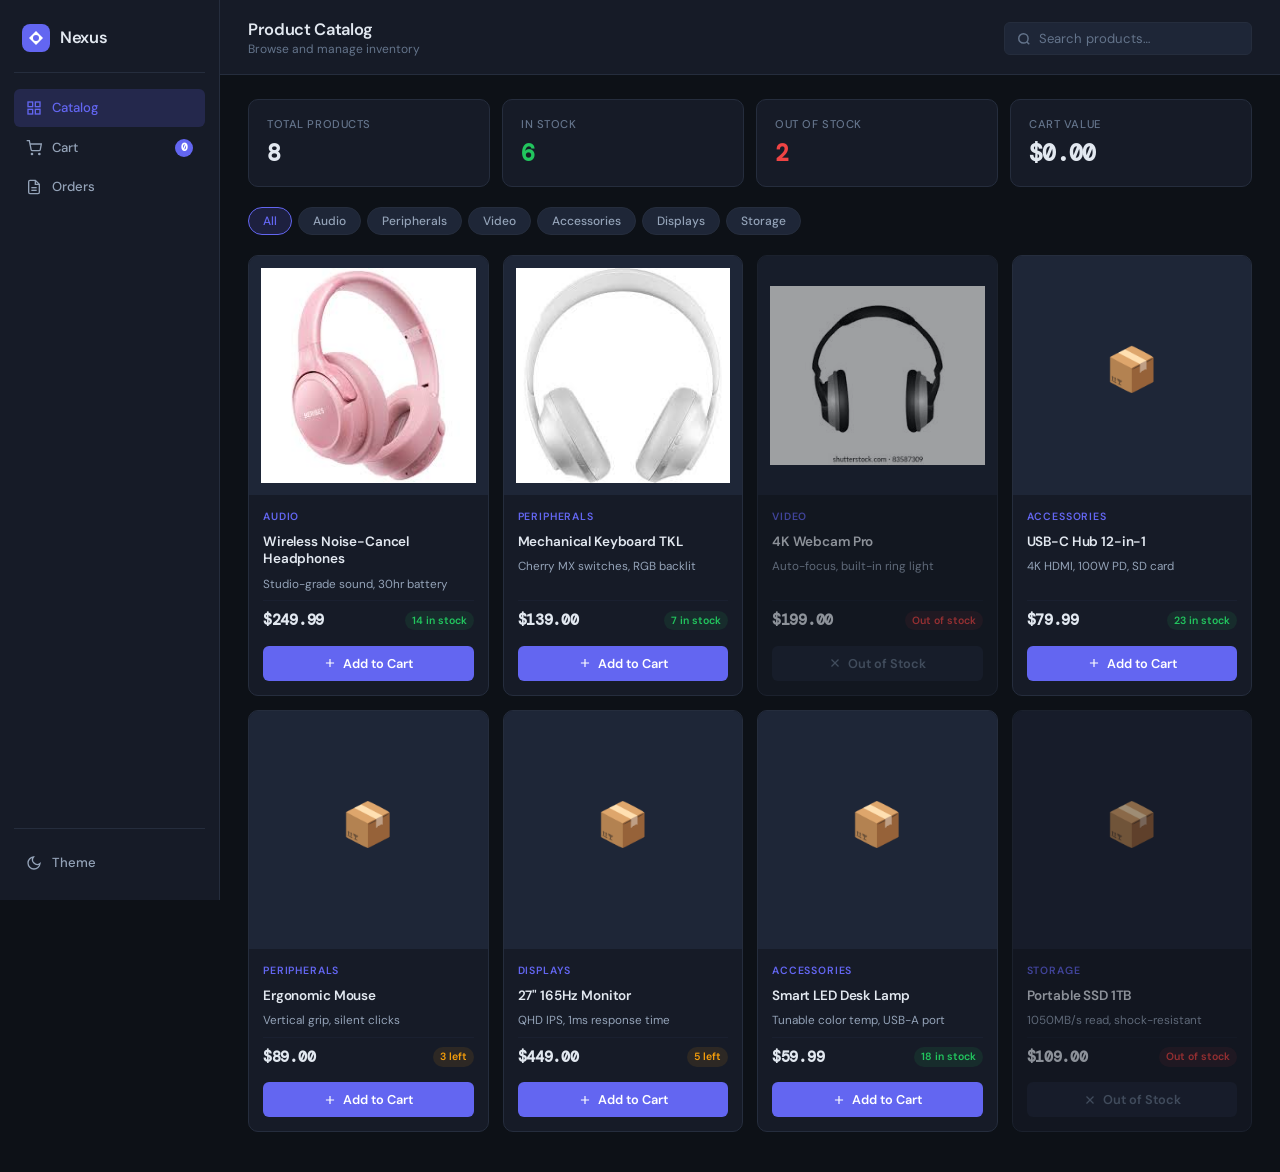
==== catalog/index.html @ ce90fd2d "web" ====
<!DOCTYPE html>
<html lang="en" data-theme="dark">
<head>
  <meta charset="UTF-8" />
  <meta name="viewport" content="width=device-width, initial-scale=1.0" />
  <title>Nexus — Product Catalog</title>
  <link rel="stylesheet" href="style.css" />
  <link rel="preconnect" href="https://fonts.googleapis.com" />
  <link href="https://fonts.googleapis.com/css2?family=DM+Sans:ital,opsz,wght@0,9..40,300;0,9..40,400;0,9..40,500;0,9..40,600;1,9..40,300&family=DM+Mono:wght@400;500&display=swap" rel="stylesheet" />
</head>
<body>

<!-- Toast Container -->
<div id="toast-container" aria-live="polite"></div>

<!-- Sidebar -->
<aside class="sidebar">
  <div class="sidebar-logo">
    <svg width="28" height="28" viewBox="0 0 28 28" fill="none" xmlns="http://www.w3.org/2000/svg">
      <rect width="28" height="28" rx="8" fill="#6366f1"/>
      <path d="M7 14L14 7L21 14L14 21L7 14Z" fill="white"/>
      <circle cx="14" cy="14" r="3" fill="#6366f1"/>
    </svg>
    <span class="logo-text">Nexus</span>
  </div>

  <nav class="sidebar-nav">
    <a href="#catalog" class="nav-item active" data-section="catalog">
      <svg width="16" height="16" viewBox="0 0 24 24" fill="none" stroke="currentColor" stroke-width="2"><rect x="3" y="3" width="7" height="7"/><rect x="14" y="3" width="7" height="7"/><rect x="3" y="14" width="7" height="7"/><rect x="14" y="14" width="7" height="7"/></svg>
      Catalog
    </a>
    <a href="#cart" class="nav-item" data-section="cart">
      <svg width="16" height="16" viewBox="0 0 24 24" fill="none" stroke="currentColor" stroke-width="2"><circle cx="9" cy="21" r="1"/><circle cx="20" cy="21" r="1"/><path d="M1 1h4l2.68 13.39a2 2 0 0 0 2 1.61h9.72a2 2 0 0 0 2-1.61L23 6H6"/></svg>
      Cart
      <span class="nav-badge" id="cart-badge" hidden>0</span>
    </a>
    <a href="#orders" class="nav-item" data-section="orders">
      <svg width="16" height="16" viewBox="0 0 24 24" fill="none" stroke="currentColor" stroke-width="2"><path d="M14 2H6a2 2 0 0 0-2 2v16a2 2 0 0 0 2 2h12a2 2 0 0 0 2-2V8z"/><polyline points="14 2 14 8 20 8"/><line x1="16" y1="13" x2="8" y2="13"/><line x1="16" y1="17" x2="8" y2="17"/></svg>
      Orders
    </a>
  </nav>

  <div class="sidebar-footer">
    <button class="theme-toggle" id="theme-toggle" aria-label="Toggle dark mode">
      <svg class="icon-sun" width="16" height="16" viewBox="0 0 24 24" fill="none" stroke="currentColor" stroke-width="2"><circle cx="12" cy="12" r="5"/><line x1="12" y1="1" x2="12" y2="3"/><line x1="12" y1="21" x2="12" y2="23"/><line x1="4.22" y1="4.22" x2="5.64" y2="5.64"/><line x1="18.36" y1="18.36" x2="19.78" y2="19.78"/><line x1="1" y1="12" x2="3" y2="12"/><line x1="21" y1="12" x2="23" y2="12"/><line x1="4.22" y1="19.78" x2="5.64" y2="18.36"/><line x1="18.36" y1="5.64" x2="19.78" y2="4.22"/></svg>
      <svg class="icon-moon" width="16" height="16" viewBox="0 0 24 24" fill="none" stroke="currentColor" stroke-width="2"><path d="M21 12.79A9 9 0 1 1 11.21 3 7 7 0 0 0 21 12.79z"/></svg>
      <span>Theme</span>
    </button>
  </div>
</aside>

<!-- Main Content -->
<main class="main">

  <!-- Header -->
  <header class="topbar">
    <div class="topbar-left">
      <button class="mobile-menu-btn" id="mobile-menu-btn" aria-label="Menu">
        <svg width="20" height="20" viewBox="0 0 24 24" fill="none" stroke="currentColor" stroke-width="2"><line x1="3" y1="6" x2="21" y2="6"/><line x1="3" y1="12" x2="21" y2="12"/><line x1="3" y1="18" x2="21" y2="18"/></svg>
      </button>
      <div>
        <h1 class="page-title" id="page-title">Product Catalog</h1>
        <p class="page-subtitle" id="page-subtitle">Browse and manage inventory</p>
      </div>
    </div>
    <div class="topbar-right">
      <div class="search-wrap" id="search-wrap">
        <svg width="14" height="14" viewBox="0 0 24 24" fill="none" stroke="currentColor" stroke-width="2.5"><circle cx="11" cy="11" r="8"/><line x1="21" y1="21" x2="16.65" y2="16.65"/></svg>
        <input type="search" id="search-input" placeholder="Search products…" aria-label="Search products" />
      </div>
    </div>
  </header>

  <!-- ── CATALOG SECTION ── -->
  <section id="section-catalog" class="section active">
    <div class="stats-row" id="stats-row">
      <div class="stat-card">
        <span class="stat-label">Total Products</span>
        <span class="stat-value" id="stat-total">—</span>
      </div>
      <div class="stat-card">
        <span class="stat-label">In Stock</span>
        <span class="stat-value green" id="stat-instock">—</span>
      </div>
      <div class="stat-card">
        <span class="stat-label">Out of Stock</span>
        <span class="stat-value red" id="stat-outstock">—</span>
      </div>
      <div class="stat-card">
        <span class="stat-label">Cart Value</span>
        <span class="stat-value" id="stat-cartval">$0.00</span>
      </div>
    </div>

    <div class="filter-bar">
      <button class="filter-btn active" data-cat="all">All</button>
    </div>

    <div class="product-grid" id="product-grid">
      <div class="loading-state">
        <div class="spinner"></div>
        <p>Loading products…</p>
      </div>
    </div>

    <div class="empty-state hidden" id="empty-state">
      <svg width="48" height="48" viewBox="0 0 24 24" fill="none" stroke="currentColor" stroke-width="1.5"><circle cx="11" cy="11" r="8"/><line x1="21" y1="21" x2="16.65" y2="16.65"/></svg>
      <p>No products match "<span id="empty-query"></span>"</p>
    </div>
  </section>

  <!-- ── CART SECTION ── -->
  <section id="section-cart" class="section">
    <div class="panel">
      <div class="panel-header">
        <h2>Cart</h2>
        <button class="btn-ghost small" id="clear-cart-btn">Clear all</button>
      </div>
      <div id="cart-list" class="cart-list">
        <div class="empty-cart">
          <svg width="40" height="40" viewBox="0 0 24 24" fill="none" stroke="currentColor" stroke-width="1.5"><circle cx="9" cy="21" r="1"/><circle cx="20" cy="21" r="1"/><path d="M1 1h4l2.68 13.39a2 2 0 0 0 2 1.61h9.72a2 2 0 0 0 2-1.61L23 6H6"/></svg>
          <p>Your cart is empty</p>
        </div>
      </div>
    </div>

    <div class="panel checkout-panel">
      <h2>Complete Sale</h2>
      <div class="form-group">
        <label for="customer-name">Customer Name</label>
        <input type="text" id="customer-name" placeholder="Enter customer name…" autocomplete="off" />
      </div>
      <div class="cart-summary" id="cart-summary">
        <div class="summary-row">
          <span>Subtotal</span>
          <span id="summary-subtotal">$0.00</span>
        </div>
        <div class="summary-row total">
          <span>Total</span>
          <span id="summary-total">$0.00</span>
        </div>
      </div>
      <button class="btn-primary full-width" id="complete-sale-btn">
        <svg width="16" height="16" viewBox="0 0 24 24" fill="none" stroke="currentColor" stroke-width="2"><polyline points="20 6 9 17 4 12"/></svg>
        Complete Sale
      </button>
    </div>
  </section>

  <!-- ── ORDERS SECTION ── -->
  <section id="section-orders" class="section">
    <div class="panel">
      <div class="panel-header">
        <h2>Order History</h2>
        <button class="btn-ghost small danger" id="clear-orders-btn">Clear history</button>
      </div>
      <div id="orders-list" class="orders-list"></div>
    </div>
  </section>

</main>

<script src="script.js"></script>
</body>
</html>
---- catalog/style.css ----
/* ── Reset & Base ── */
*, *::before, *::after { box-sizing: border-box; margin: 0; padding: 0; }

:root {
  --font-sans: 'DM Sans', system-ui, sans-serif;
  --font-mono: 'DM Mono', monospace;

  /* Dark theme defaults */
  --bg: #0d1117;
  --bg-2: #161b27;
  --bg-3: #1e2637;
  --border: #252d3d;
  --border-subtle: #1a2030;
  --text: #e2e8f0;
  --text-2: #94a3b8;
  --text-3: #64748b;
  --accent: #6366f1;
  --accent-hover: #818cf8;
  --accent-glow: rgba(99,102,241,0.18);
  --green: #22c55e;
  --green-bg: rgba(34,197,94,0.1);
  --red: #ef4444;
  --red-bg: rgba(239,68,68,0.1);
  --amber: #f59e0b;
  --amber-bg: rgba(245,158,11,0.1);
  --card-shadow: 0 1px 3px rgba(0,0,0,0.4), 0 0 0 1px var(--border);
  --sidebar-w: 220px;
  --radius: 10px;
  --radius-sm: 6px;
  --transition: 160ms ease;
}

[data-theme="light"] {
  --bg: #f8fafc;
  --bg-2: #ffffff;
  --bg-3: #f1f5f9;
  --border: #e2e8f0;
  --border-subtle: #f1f5f9;
  --text: #0f172a;
  --text-2: #475569;
  --text-3: #94a3b8;
  --accent: #4f46e5;
  --accent-hover: #6366f1;
  --accent-glow: rgba(79,70,229,0.1);
  --green: #16a34a;
  --green-bg: rgba(22,163,74,0.08);
  --red: #dc2626;
  --red-bg: rgba(220,38,38,0.08);
  --amber: #d97706;
  --amber-bg: rgba(217,119,6,0.08);
  --card-shadow: 0 1px 3px rgba(0,0,0,0.06), 0 0 0 1px var(--border);
}

html { font-size: 15px; }

body {
  font-family: var(--font-sans);
  background: var(--bg);
  color: var(--text);
  display: flex;
  min-height: 100vh;
  line-height: 1.5;
  -webkit-font-smoothing: antialiased;
}

/* ── Scrollbar ── */
::-webkit-scrollbar { width: 4px; }
::-webkit-scrollbar-track { background: transparent; }
::-webkit-scrollbar-thumb { background: var(--border); border-radius: 2px; }

/* ── Sidebar ── */
.sidebar {
  width: var(--sidebar-w);
  height: 100vh;
  position: fixed;
  top: 0; left: 0;
  background: var(--bg-2);
  border-right: 1px solid var(--border);
  display: flex;
  flex-direction: column;
  padding: 20px 14px;
  z-index: 100;
  transition: transform var(--transition);
}

.sidebar-logo {
  display: flex;
  align-items: center;
  gap: 10px;
  padding: 4px 8px 20px;
  border-bottom: 1px solid var(--border);
  margin-bottom: 16px;
}

.logo-text {
  font-size: 1.1rem;
  font-weight: 600;
  letter-spacing: -0.02em;
  color: var(--text);
}

.sidebar-nav {
  display: flex;
  flex-direction: column;
  gap: 2px;
  flex: 1;
}

.nav-item {
  display: flex;
  align-items: center;
  gap: 10px;
  padding: 9px 12px;
  border-radius: var(--radius-sm);
  color: var(--text-2);
  text-decoration: none;
  font-size: 0.875rem;
  font-weight: 500;
  transition: background var(--transition), color var(--transition);
  position: relative;
}

.nav-item:hover {
  background: var(--bg-3);
  color: var(--text);
}

.nav-item.active {
  background: var(--accent-glow);
  color: var(--accent);
}

.nav-badge {
  margin-left: auto;
  background: var(--accent);
  color: white;
  font-size: 0.7rem;
  font-weight: 600;
  font-family: var(--font-mono);
  min-width: 18px;
  height: 18px;
  border-radius: 9px;
  display: flex;
  align-items: center;
  justify-content: center;
  padding: 0 5px;
}

.sidebar-footer { padding-top: 16px; border-top: 1px solid var(--border); }

.theme-toggle {
  display: flex;
  align-items: center;
  gap: 10px;
  width: 100%;
  padding: 9px 12px;
  border-radius: var(--radius-sm);
  background: none;
  border: none;
  color: var(--text-2);
  font-size: 0.875rem;
  font-family: var(--font-sans);
  font-weight: 500;
  cursor: pointer;
  transition: background var(--transition), color var(--transition);
}

.theme-toggle:hover { background: var(--bg-3); color: var(--text); }

[data-theme="dark"] .icon-sun { display: none; }
[data-theme="light"] .icon-moon { display: none; }

/* ── Main ── */
.main {
  margin-left: var(--sidebar-w);
  flex: 1;
  display: flex;
  flex-direction: column;
  min-height: 100vh;
}

/* ── Topbar ── */
.topbar {
  display: flex;
  align-items: center;
  justify-content: space-between;
  padding: 20px 28px 16px;
  border-bottom: 1px solid var(--border);
  background: var(--bg-2);
  position: sticky;
  top: 0;
  z-index: 50;
  gap: 16px;
}

.topbar-left { display: flex; align-items: center; gap: 12px; }

.mobile-menu-btn {
  display: none;
  background: none;
  border: none;
  color: var(--text-2);
  cursor: pointer;
  padding: 4px;
}

.page-title {
  font-size: 1.1rem;
  font-weight: 600;
  letter-spacing: -0.02em;
  line-height: 1.2;
}

.page-subtitle {
  font-size: 0.8rem;
  color: var(--text-3);
}

.search-wrap {
  display: flex;
  align-items: center;
  gap: 8px;
  background: var(--bg-3);
  border: 1px solid var(--border);
  border-radius: var(--radius-sm);
  padding: 7px 12px;
  transition: border-color var(--transition);
}

.search-wrap:focus-within {
  border-color: var(--accent);
  box-shadow: 0 0 0 3px var(--accent-glow);
}

.search-wrap svg { color: var(--text-3); flex-shrink: 0; }

#search-input {
  background: none;
  border: none;
  outline: none;
  color: var(--text);
  font-family: var(--font-sans);
  font-size: 0.875rem;
  width: 200px;
}

#search-input::placeholder { color: var(--text-3); }

/* ── Sections ── */
.section { display: none; padding: 24px 28px 40px; animation: fadeIn 200ms ease; }
.section.active { display: block; }

@keyframes fadeIn { from { opacity: 0; transform: translateY(6px); } to { opacity: 1; transform: translateY(0); } }

/* ── Stats Row ── */
.stats-row {
  display: grid;
  grid-template-columns: repeat(4, 1fr);
  gap: 12px;
  margin-bottom: 20px;
}

.stat-card {
  background: var(--bg-2);
  border: 1px solid var(--border);
  border-radius: var(--radius);
  padding: 16px 18px;
  display: flex;
  flex-direction: column;
  gap: 4px;
}

.stat-label {
  font-size: 0.75rem;
  color: var(--text-3);
  text-transform: uppercase;
  letter-spacing: 0.05em;
  font-weight: 500;
}

.stat-value {
  font-size: 1.5rem;
  font-weight: 600;
  letter-spacing: -0.03em;
  font-family: var(--font-mono);
}

.stat-value.green { color: var(--green); }
.stat-value.red { color: var(--red); }

/* ── Filter Bar ── */
.filter-bar {
  display: flex;
  gap: 6px;
  flex-wrap: wrap;
  margin-bottom: 20px;
}

.filter-btn {
  padding: 5px 14px;
  border-radius: 99px;
  background: var(--bg-3);
  border: 1px solid var(--border);
  color: var(--text-2);
  font-size: 0.8rem;
  font-family: var(--font-sans);
  font-weight: 500;
  cursor: pointer;
  transition: all var(--transition);
}

.filter-btn:hover { border-color: var(--accent); color: var(--accent); }
.filter-btn.active { background: var(--accent-glow); border-color: var(--accent); color: var(--accent); }

/* ── Product Grid ── */
.product-grid {
  display: grid;
  grid-template-columns: repeat(auto-fill, minmax(220px, 1fr));
  gap: 14px;
}

/* ── Loading ── */
.loading-state {
  grid-column: 1/-1;
  display: flex;
  flex-direction: column;
  align-items: center;
  gap: 12px;
  padding: 60px 0;
  color: var(--text-3);
  font-size: 0.875rem;
}

.spinner {
  width: 28px;
  height: 28px;
  border: 2px solid var(--border);
  border-top-color: var(--accent);
  border-radius: 50%;
  animation: spin 0.7s linear infinite;
}

@keyframes spin { to { transform: rotate(360deg); } }

/* ── Product Card ── */
.product-card {
  background: var(--bg-2);
  border: 1px solid var(--border);
  border-radius: var(--radius);
  overflow: hidden;
  display: flex;
  flex-direction: column;
  transition: transform 180ms ease, box-shadow 180ms ease, border-color 180ms ease;
  animation: cardIn 300ms ease backwards;
}

@keyframes cardIn { from { opacity: 0; transform: translateY(10px); } to { opacity: 1; transform: translateY(0); } }

.product-card:hover {
  transform: translateY(-2px);
  border-color: var(--accent);
  box-shadow: 0 8px 24px rgba(0,0,0,0.2), 0 0 0 1px var(--accent);
}

.product-card.out-of-stock { opacity: 0.6; }
.product-card.out-of-stock:hover { transform: none; border-color: var(--border); box-shadow: none; }

.card-img-wrap {
  aspect-ratio: 1;
  overflow: hidden;
  background: var(--bg-3);
  display: flex;
  align-items: center;
  justify-content: center;
  padding: 12px;
}

.card-img-wrap img {
  width: 100%;
  height: 100%;
  object-fit: contain;
  transition: transform 300ms ease;
}

.product-card:hover .card-img-wrap img { transform: scale(1.04); }

.card-body {
  padding: 14px;
  display: flex;
  flex-direction: column;
  gap: 8px;
  flex: 1;
}

.card-category {
  font-size: 0.7rem;
  text-transform: uppercase;
  letter-spacing: 0.08em;
  color: var(--accent);
  font-weight: 600;
}

.card-name {
  font-size: 0.9rem;
  font-weight: 600;
  line-height: 1.3;
  letter-spacing: -0.01em;
}

.card-desc {
  font-size: 0.78rem;
  color: var(--text-2);
  line-height: 1.4;
}

.card-meta {
  display: flex;
  align-items: center;
  justify-content: space-between;
  margin-top: auto;
  padding-top: 8px;
  border-top: 1px solid var(--border-subtle);
}

.card-price {
  font-size: 1rem;
  font-weight: 700;
  font-family: var(--font-mono);
  letter-spacing: -0.02em;
}

.stock-badge {
  font-size: 0.7rem;
  font-weight: 600;
  padding: 2px 7px;
  border-radius: 99px;
}

.stock-badge.ok { background: var(--green-bg); color: var(--green); }
.stock-badge.low { background: var(--amber-bg); color: var(--amber); }
.stock-badge.out { background: var(--red-bg); color: var(--red); }

.card-footer { padding: 0 14px 14px; }

.btn-add {
  width: 100%;
  padding: 9px;
  background: var(--accent);
  color: white;
  border: none;
  border-radius: var(--radius-sm);
  font-family: var(--font-sans);
  font-size: 0.85rem;
  font-weight: 600;
  cursor: pointer;
  transition: background var(--transition), transform var(--transition);
  display: flex;
  align-items: center;
  justify-content: center;
  gap: 6px;
}

.btn-add:hover:not(:disabled) { background: var(--accent-hover); transform: scale(1.01); }
.btn-add:active:not(:disabled) { transform: scale(0.98); }

.btn-add:disabled {
  background: var(--bg-3);
  color: var(--text-3);
  cursor: not-allowed;
}

/* ── Empty State ── */
.empty-state {
  grid-column: 1/-1;
  display: flex;
  flex-direction: column;
  align-items: center;
  gap: 10px;
  padding: 60px 0;
  color: var(--text-3);
}

.empty-state svg { opacity: 0.4; }
.empty-state p { font-size: 0.9rem; }
.hidden { display: none !important; }

/* ── Panel ── */
.panel {
  background: var(--bg-2);
  border: 1px solid var(--border);
  border-radius: var(--radius);
  padding: 22px;
  margin-bottom: 16px;
}

.panel-header {
  display: flex;
  align-items: center;
  justify-content: space-between;
  margin-bottom: 18px;
  padding-bottom: 14px;
  border-bottom: 1px solid var(--border);
}

.panel-header h2,
.panel > h2 {
  font-size: 1rem;
  font-weight: 600;
  letter-spacing: -0.02em;
}

.panel > h2 { margin-bottom: 18px; }

/* ── Cart ── */
.cart-list { display: flex; flex-direction: column; gap: 8px; min-height: 80px; }

.empty-cart {
  display: flex;
  flex-direction: column;
  align-items: center;
  gap: 10px;
  padding: 40px 0;
  color: var(--text-3);
}

.empty-cart svg { opacity: 0.3; }
.empty-cart p { font-size: 0.875rem; }

.cart-item {
  display: flex;
  align-items: center;
  gap: 12px;
  padding: 10px;
  background: var(--bg-3);
  border: 1px solid var(--border-subtle);
  border-radius: var(--radius-sm);
  animation: slideIn 180ms ease;
}

@keyframes slideIn { from { opacity: 0; transform: translateX(-8px); } to { opacity: 1; transform: translateX(0); } }

.cart-item-img {
  width: 40px;
  height: 40px;
  border-radius: 6px;
  object-fit: contain;
  background: var(--bg-2);
  padding: 4px;
}

.cart-item-info { flex: 1; min-width: 0; }

.cart-item-name {
  font-size: 0.85rem;
  font-weight: 500;
  white-space: nowrap;
  overflow: hidden;
  text-overflow: ellipsis;
}

.cart-item-price {
  font-size: 0.78rem;
  color: var(--text-2);
  font-family: var(--font-mono);
}

.cart-item-controls {
  display: flex;
  align-items: center;
  gap: 6px;
}

.qty-btn {
  width: 26px;
  height: 26px;
  background: var(--bg-2);
  border: 1px solid var(--border);
  border-radius: 4px;
  color: var(--text);
  cursor: pointer;
  font-size: 0.9rem;
  font-family: var(--font-mono);
  display: flex;
  align-items: center;
  justify-content: center;
  transition: background var(--transition);
}

.qty-btn:hover { background: var(--border); }

.qty-value {
  font-size: 0.85rem;
  font-family: var(--font-mono);
  font-weight: 500;
  min-width: 20px;
  text-align: center;
}

.remove-btn {
  background: none;
  border: none;
  color: var(--text-3);
  cursor: pointer;
  padding: 4px;
  border-radius: 4px;
  transition: color var(--transition), background var(--transition);
  display: flex;
  align-items: center;
}

.remove-btn:hover { color: var(--red); background: var(--red-bg); }

/* ── Checkout ── */
.checkout-panel { }

.form-group { margin-bottom: 16px; }

.form-group label {
  display: block;
  font-size: 0.8rem;
  font-weight: 500;
  color: var(--text-2);
  margin-bottom: 6px;
}

.form-group input {
  width: 100%;
  padding: 9px 12px;
  background: var(--bg-3);
  border: 1px solid var(--border);
  border-radius: var(--radius-sm);
  color: var(--text);
  font-family: var(--font-sans);
  font-size: 0.875rem;
  outline: none;
  transition: border-color var(--transition), box-shadow var(--transition);
}

.form-group input:focus {
  border-color: var(--accent);
  box-shadow: 0 0 0 3px var(--accent-glow);
}

.cart-summary { margin: 16px 0; }

.summary-row {
  display: flex;
  justify-content: space-between;
  padding: 8px 0;
  font-size: 0.875rem;
  color: var(--text-2);
  border-bottom: 1px solid var(--border-subtle);
}

.summary-row.total {
  font-weight: 700;
  color: var(--text);
  font-size: 1rem;
  border-bottom: none;
  padding-top: 12px;
}

.summary-row.total span:last-child { font-family: var(--font-mono); color: var(--accent); }

/* ── Buttons ── */
.btn-primary {
  display: inline-flex;
  align-items: center;
  justify-content: center;
  gap: 8px;
  padding: 10px 18px;
  background: var(--accent);
  color: white;
  border: none;
  border-radius: var(--radius-sm);
  font-family: var(--font-sans);
  font-size: 0.875rem;
  font-weight: 600;
  cursor: pointer;
  transition: background var(--transition), transform var(--transition);
}

.btn-primary:hover { background: var(--accent-hover); }
.btn-primary:active { transform: scale(0.98); }
.btn-primary.full-width { width: 100%; }

.btn-ghost {
  background: none;
  border: 1px solid var(--border);
  border-radius: var(--radius-sm);
  color: var(--text-2);
  font-family: var(--font-sans);
  font-size: 0.8rem;
  font-weight: 500;
  cursor: pointer;
  padding: 6px 12px;
  transition: all var(--transition);
}

.btn-ghost:hover { background: var(--bg-3); color: var(--text); }
.btn-ghost.danger:hover { border-color: var(--red); color: var(--red); background: var(--red-bg); }

/* ── Orders ── */
.orders-list { display: flex; flex-direction: column; gap: 10px; }

.order-card {
  background: var(--bg-3);
  border: 1px solid var(--border);
  border-radius: var(--radius-sm);
  padding: 14px 16px;
  animation: cardIn 200ms ease backwards;
}

.order-header {
  display: flex;
  align-items: center;
  justify-content: space-between;
  margin-bottom: 10px;
}

.order-customer {
  font-weight: 600;
  font-size: 0.9rem;
}

.order-meta {
  display: flex;
  align-items: center;
  gap: 10px;
}

.order-date {
  font-size: 0.75rem;
  color: var(--text-3);
  font-family: var(--font-mono);
}

.order-total-badge {
  font-size: 0.78rem;
  font-family: var(--font-mono);
  font-weight: 600;
  color: var(--green);
  background: var(--green-bg);
  padding: 2px 8px;
  border-radius: 99px;
}

.order-items {
  display: flex;
  flex-direction: column;
  gap: 4px;
}

.order-item-line {
  font-size: 0.8rem;
  color: var(--text-2);
  display: flex;
  justify-content: space-between;
}

.order-item-line span:last-child {
  font-family: var(--font-mono);
  color: var(--text-3);
}

.empty-orders {
  text-align: center;
  padding: 48px 0;
  color: var(--text-3);
  font-size: 0.875rem;
}

/* ── Toast ── */
#toast-container {
  position: fixed;
  bottom: 24px;
  right: 24px;
  display: flex;
  flex-direction: column;
  gap: 8px;
  z-index: 9999;
}

.toast {
  display: flex;
  align-items: center;
  gap: 10px;
  padding: 12px 16px;
  border-radius: var(--radius-sm);
  font-size: 0.85rem;
  font-weight: 500;
  min-width: 240px;
  max-width: 320px;
  box-shadow: 0 8px 24px rgba(0,0,0,0.3);
  animation: toastIn 280ms cubic-bezier(0.34, 1.56, 0.64, 1);
  border: 1px solid var(--border);
  background: var(--bg-2);
  color: var(--text);
}

.toast.removing {
  animation: toastOut 200ms ease forwards;
}

@keyframes toastIn {
  from { opacity: 0; transform: translateY(12px) scale(0.95); }
  to { opacity: 1; transform: translateY(0) scale(1); }
}

@keyframes toastOut {
  to { opacity: 0; transform: translateY(8px) scale(0.95); }
}

.toast-dot {
  width: 8px;
  height: 8px;
  border-radius: 50%;
  flex-shrink: 0;
}

.toast.success .toast-dot { background: var(--green); }
.toast.error .toast-dot { background: var(--red); }
.toast.warning .toast-dot { background: var(--amber); }
.toast.info .toast-dot { background: var(--accent); }

/* ── Responsive ── */
@media (max-width: 900px) {
  .stats-row { grid-template-columns: repeat(2, 1fr); }
}

@media (max-width: 700px) {
  .sidebar {
    transform: translateX(-100%);
  }

  .sidebar.open {
    transform: translateX(0);
    box-shadow: 4px 0 24px rgba(0,0,0,0.4);
  }

  .main { margin-left: 0; }

  .mobile-menu-btn { display: flex; }

  #search-input { width: 140px; }

  .section { padding: 16px 16px 40px; }

  .topbar { padding: 14px 16px; }

  .product-grid { grid-template-columns: repeat(auto-fill, minmax(160px, 1fr)); }

  .stats-row { grid-template-columns: repeat(2, 1fr); gap: 8px; }

  #search-wrap { display: none; }
}

@media (max-width: 420px) {
  .stats-row { grid-template-columns: 1fr 1fr; }
  .product-grid { grid-template-columns: 1fr 1fr; }
}

/* ── Sidebar overlay on mobile ── */
.sidebar-overlay {
  display: none;
  position: fixed;
  inset: 0;
  background: rgba(0,0,0,0.5);
  z-index: 99;
}

.sidebar-overlay.visible { display: block; }
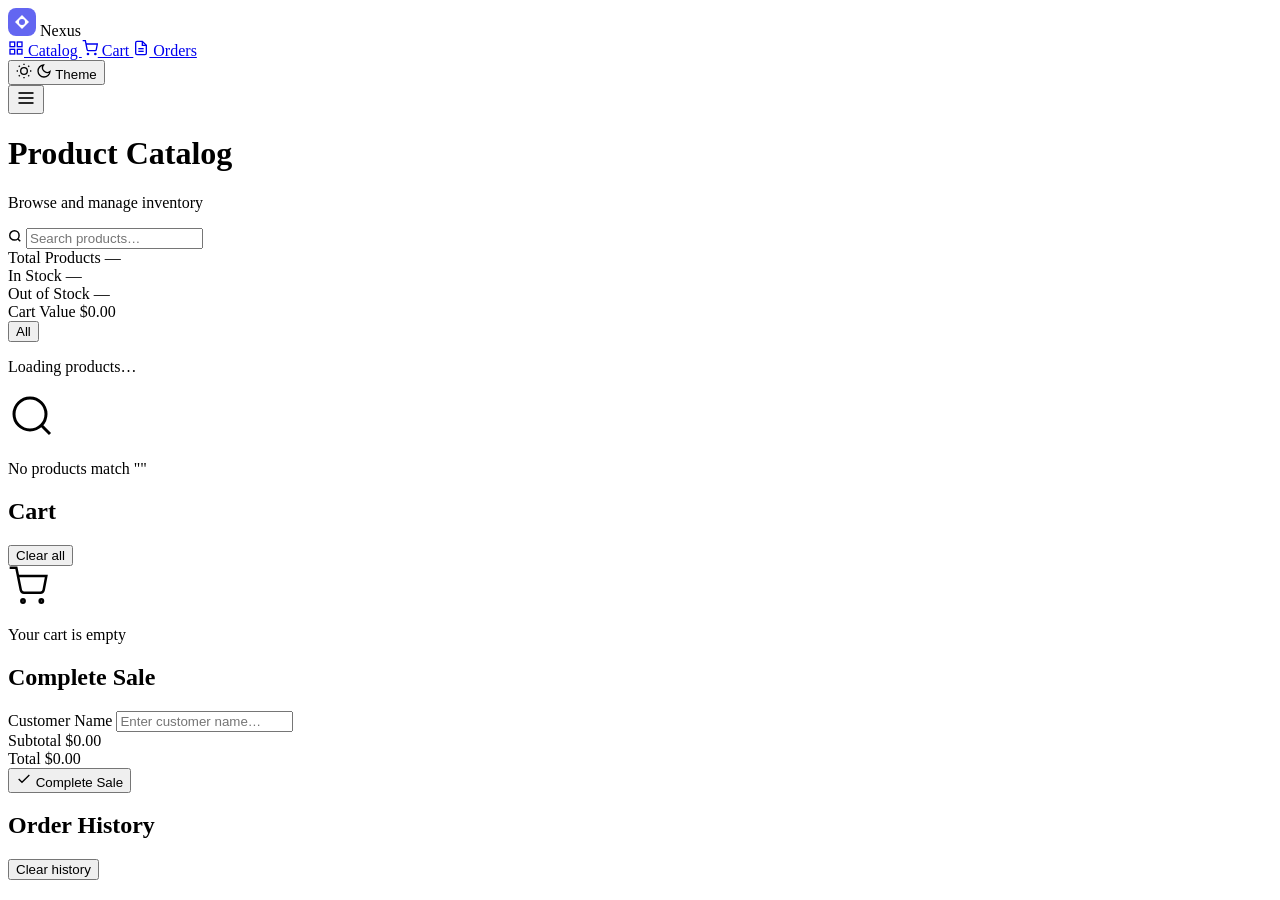
==== commit c3bf6d6d: "updates" ====
--- a/catalog/index.html
+++ b/catalog/index.html
@@ -1,165 +1,215 @@
 <!DOCTYPE html>
 <html lang="en" data-theme="dark">
+
 <head>
   <meta charset="UTF-8" />
   <meta name="viewport" content="width=device-width, initial-scale=1.0" />
   <title>Nexus — Product Catalog</title>
+  <base href="/e-shop-web/">
   <link rel="stylesheet" href="style.css" />
   <link rel="preconnect" href="https://fonts.googleapis.com" />
-  <link href="https://fonts.googleapis.com/css2?family=DM+Sans:ital,opsz,wght@0,9..40,300;0,9..40,400;0,9..40,500;0,9..40,600;1,9..40,300&family=DM+Mono:wght@400;500&display=swap" rel="stylesheet" />
+  <link
+    href="https://fonts.googleapis.com/css2?family=DM+Sans:ital,opsz,wght@0,9..40,300;0,9..40,400;0,9..40,500;0,9..40,600;1,9..40,300&family=DM+Mono:wght@400;500&display=swap"
+    rel="stylesheet" />
 </head>
+
 <body>
 
-<!-- Toast Container -->
-<div id="toast-container" aria-live="polite"></div>
-
-<!-- Sidebar -->
-<aside class="sidebar">
-  <div class="sidebar-logo">
-    <svg width="28" height="28" viewBox="0 0 28 28" fill="none" xmlns="http://www.w3.org/2000/svg">
-      <rect width="28" height="28" rx="8" fill="#6366f1"/>
-      <path d="M7 14L14 7L21 14L14 21L7 14Z" fill="white"/>
-      <circle cx="14" cy="14" r="3" fill="#6366f1"/>
-    </svg>
-    <span class="logo-text">Nexus</span>
-  </div>
-
-  <nav class="sidebar-nav">
-    <a href="#catalog" class="nav-item active" data-section="catalog">
-      <svg width="16" height="16" viewBox="0 0 24 24" fill="none" stroke="currentColor" stroke-width="2"><rect x="3" y="3" width="7" height="7"/><rect x="14" y="3" width="7" height="7"/><rect x="3" y="14" width="7" height="7"/><rect x="14" y="14" width="7" height="7"/></svg>
-      Catalog
-    </a>
-    <a href="#cart" class="nav-item" data-section="cart">
-      <svg width="16" height="16" viewBox="0 0 24 24" fill="none" stroke="currentColor" stroke-width="2"><circle cx="9" cy="21" r="1"/><circle cx="20" cy="21" r="1"/><path d="M1 1h4l2.68 13.39a2 2 0 0 0 2 1.61h9.72a2 2 0 0 0 2-1.61L23 6H6"/></svg>
-      Cart
-      <span class="nav-badge" id="cart-badge" hidden>0</span>
-    </a>
-    <a href="#orders" class="nav-item" data-section="orders">
-      <svg width="16" height="16" viewBox="0 0 24 24" fill="none" stroke="currentColor" stroke-width="2"><path d="M14 2H6a2 2 0 0 0-2 2v16a2 2 0 0 0 2 2h12a2 2 0 0 0 2-2V8z"/><polyline points="14 2 14 8 20 8"/><line x1="16" y1="13" x2="8" y2="13"/><line x1="16" y1="17" x2="8" y2="17"/></svg>
-      Orders
-    </a>
-  </nav>
-
-  <div class="sidebar-footer">
-    <button class="theme-toggle" id="theme-toggle" aria-label="Toggle dark mode">
-      <svg class="icon-sun" width="16" height="16" viewBox="0 0 24 24" fill="none" stroke="currentColor" stroke-width="2"><circle cx="12" cy="12" r="5"/><line x1="12" y1="1" x2="12" y2="3"/><line x1="12" y1="21" x2="12" y2="23"/><line x1="4.22" y1="4.22" x2="5.64" y2="5.64"/><line x1="18.36" y1="18.36" x2="19.78" y2="19.78"/><line x1="1" y1="12" x2="3" y2="12"/><line x1="21" y1="12" x2="23" y2="12"/><line x1="4.22" y1="19.78" x2="5.64" y2="18.36"/><line x1="18.36" y1="5.64" x2="19.78" y2="4.22"/></svg>
-      <svg class="icon-moon" width="16" height="16" viewBox="0 0 24 24" fill="none" stroke="currentColor" stroke-width="2"><path d="M21 12.79A9 9 0 1 1 11.21 3 7 7 0 0 0 21 12.79z"/></svg>
-      <span>Theme</span>
-    </button>
-  </div>
-</aside>
-
-<!-- Main Content -->
-<main class="main">
-
-  <!-- Header -->
-  <header class="topbar">
-    <div class="topbar-left">
-      <button class="mobile-menu-btn" id="mobile-menu-btn" aria-label="Menu">
-        <svg width="20" height="20" viewBox="0 0 24 24" fill="none" stroke="currentColor" stroke-width="2"><line x1="3" y1="6" x2="21" y2="6"/><line x1="3" y1="12" x2="21" y2="12"/><line x1="3" y1="18" x2="21" y2="18"/></svg>
-      </button>
-      <div>
-        <h1 class="page-title" id="page-title">Product Catalog</h1>
-        <p class="page-subtitle" id="page-subtitle">Browse and manage inventory</p>
-      </div>
+  <!-- Toast Container -->
+  <div id="toast-container" aria-live="polite"></div>
+
+  <!-- Sidebar -->
+  <aside class="sidebar">
+    <div class="sidebar-logo">
+      <svg width="28" height="28" viewBox="0 0 28 28" fill="none" xmlns="http://www.w3.org/2000/svg">
+        <rect width="28" height="28" rx="8" fill="#6366f1" />
+        <path d="M7 14L14 7L21 14L14 21L7 14Z" fill="white" />
+        <circle cx="14" cy="14" r="3" fill="#6366f1" />
+      </svg>
+      <span class="logo-text">Nexus</span>
     </div>
-    <div class="topbar-right">
-      <div class="search-wrap" id="search-wrap">
-        <svg width="14" height="14" viewBox="0 0 24 24" fill="none" stroke="currentColor" stroke-width="2.5"><circle cx="11" cy="11" r="8"/><line x1="21" y1="21" x2="16.65" y2="16.65"/></svg>
-        <input type="search" id="search-input" placeholder="Search products…" aria-label="Search products" />
-      </div>
-    </div>
-  </header>
-
-  <!-- ── CATALOG SECTION ── -->
-  <section id="section-catalog" class="section active">
-    <div class="stats-row" id="stats-row">
-      <div class="stat-card">
-        <span class="stat-label">Total Products</span>
-        <span class="stat-value" id="stat-total">—</span>
-      </div>
-      <div class="stat-card">
-        <span class="stat-label">In Stock</span>
-        <span class="stat-value green" id="stat-instock">—</span>
-      </div>
-      <div class="stat-card">
-        <span class="stat-label">Out of Stock</span>
-        <span class="stat-value red" id="stat-outstock">—</span>
-      </div>
-      <div class="stat-card">
-        <span class="stat-label">Cart Value</span>
-        <span class="stat-value" id="stat-cartval">$0.00</span>
-      </div>
-    </div>
-
-    <div class="filter-bar">
-      <button class="filter-btn active" data-cat="all">All</button>
-    </div>
-
-    <div class="product-grid" id="product-grid">
-      <div class="loading-state">
-        <div class="spinner"></div>
-        <p>Loading products…</p>
-      </div>
-    </div>
-
-    <div class="empty-state hidden" id="empty-state">
-      <svg width="48" height="48" viewBox="0 0 24 24" fill="none" stroke="currentColor" stroke-width="1.5"><circle cx="11" cy="11" r="8"/><line x1="21" y1="21" x2="16.65" y2="16.65"/></svg>
-      <p>No products match "<span id="empty-query"></span>"</p>
-    </div>
-  </section>
-
-  <!-- ── CART SECTION ── -->
-  <section id="section-cart" class="section">
-    <div class="panel">
-      <div class="panel-header">
-        <h2>Cart</h2>
-        <button class="btn-ghost small" id="clear-cart-btn">Clear all</button>
-      </div>
-      <div id="cart-list" class="cart-list">
-        <div class="empty-cart">
-          <svg width="40" height="40" viewBox="0 0 24 24" fill="none" stroke="currentColor" stroke-width="1.5"><circle cx="9" cy="21" r="1"/><circle cx="20" cy="21" r="1"/><path d="M1 1h4l2.68 13.39a2 2 0 0 0 2 1.61h9.72a2 2 0 0 0 2-1.61L23 6H6"/></svg>
-          <p>Your cart is empty</p>
-        </div>
-      </div>
-    </div>
-
-    <div class="panel checkout-panel">
-      <h2>Complete Sale</h2>
-      <div class="form-group">
-        <label for="customer-name">Customer Name</label>
-        <input type="text" id="customer-name" placeholder="Enter customer name…" autocomplete="off" />
-      </div>
-      <div class="cart-summary" id="cart-summary">
-        <div class="summary-row">
-          <span>Subtotal</span>
-          <span id="summary-subtotal">$0.00</span>
-        </div>
-        <div class="summary-row total">
-          <span>Total</span>
-          <span id="summary-total">$0.00</span>
-        </div>
-      </div>
-      <button class="btn-primary full-width" id="complete-sale-btn">
-        <svg width="16" height="16" viewBox="0 0 24 24" fill="none" stroke="currentColor" stroke-width="2"><polyline points="20 6 9 17 4 12"/></svg>
-        Complete Sale
+
+    <nav class="sidebar-nav">
+      <a href="#catalog" class="nav-item active" data-section="catalog">
+        <svg width="16" height="16" viewBox="0 0 24 24" fill="none" stroke="currentColor" stroke-width="2">
+          <rect x="3" y="3" width="7" height="7" />
+          <rect x="14" y="3" width="7" height="7" />
+          <rect x="3" y="14" width="7" height="7" />
+          <rect x="14" y="14" width="7" height="7" />
+        </svg>
+        Catalog
+      </a>
+      <a href="#cart" class="nav-item" data-section="cart">
+        <svg width="16" height="16" viewBox="0 0 24 24" fill="none" stroke="currentColor" stroke-width="2">
+          <circle cx="9" cy="21" r="1" />
+          <circle cx="20" cy="21" r="1" />
+          <path d="M1 1h4l2.68 13.39a2 2 0 0 0 2 1.61h9.72a2 2 0 0 0 2-1.61L23 6H6" />
+        </svg>
+        Cart
+        <span class="nav-badge" id="cart-badge" hidden>0</span>
+      </a>
+      <a href="#orders" class="nav-item" data-section="orders">
+        <svg width="16" height="16" viewBox="0 0 24 24" fill="none" stroke="currentColor" stroke-width="2">
+          <path d="M14 2H6a2 2 0 0 0-2 2v16a2 2 0 0 0 2 2h12a2 2 0 0 0 2-2V8z" />
+          <polyline points="14 2 14 8 20 8" />
+          <line x1="16" y1="13" x2="8" y2="13" />
+          <line x1="16" y1="17" x2="8" y2="17" />
+        </svg>
+        Orders
+      </a>
+    </nav>
+
+    <div class="sidebar-footer">
+      <button class="theme-toggle" id="theme-toggle" aria-label="Toggle dark mode">
+        <svg class="icon-sun" width="16" height="16" viewBox="0 0 24 24" fill="none" stroke="currentColor"
+          stroke-width="2">
+          <circle cx="12" cy="12" r="5" />
+          <line x1="12" y1="1" x2="12" y2="3" />
+          <line x1="12" y1="21" x2="12" y2="23" />
+          <line x1="4.22" y1="4.22" x2="5.64" y2="5.64" />
+          <line x1="18.36" y1="18.36" x2="19.78" y2="19.78" />
+          <line x1="1" y1="12" x2="3" y2="12" />
+          <line x1="21" y1="12" x2="23" y2="12" />
+          <line x1="4.22" y1="19.78" x2="5.64" y2="18.36" />
+          <line x1="18.36" y1="5.64" x2="19.78" y2="4.22" />
+        </svg>
+        <svg class="icon-moon" width="16" height="16" viewBox="0 0 24 24" fill="none" stroke="currentColor"
+          stroke-width="2">
+          <path d="M21 12.79A9 9 0 1 1 11.21 3 7 7 0 0 0 21 12.79z" />
+        </svg>
+        <span>Theme</span>
       </button>
     </div>
-  </section>
-
-  <!-- ── ORDERS SECTION ── -->
-  <section id="section-orders" class="section">
-    <div class="panel">
-      <div class="panel-header">
-        <h2>Order History</h2>
-        <button class="btn-ghost small danger" id="clear-orders-btn">Clear history</button>
-      </div>
-      <div id="orders-list" class="orders-list"></div>
-    </div>
-  </section>
-
-</main>
-
-<script src="script.js"></script>
+  </aside>
+
+  <!-- Main Content -->
+  <main class="main">
+
+    <!-- Header -->
+    <header class="topbar">
+      <div class="topbar-left">
+        <button class="mobile-menu-btn" id="mobile-menu-btn" aria-label="Menu">
+          <svg width="20" height="20" viewBox="0 0 24 24" fill="none" stroke="currentColor" stroke-width="2">
+            <line x1="3" y1="6" x2="21" y2="6" />
+            <line x1="3" y1="12" x2="21" y2="12" />
+            <line x1="3" y1="18" x2="21" y2="18" />
+          </svg>
+        </button>
+        <div>
+          <h1 class="page-title" id="page-title">Product Catalog</h1>
+          <p class="page-subtitle" id="page-subtitle">Browse and manage inventory</p>
+        </div>
+      </div>
+      <div class="topbar-right">
+        <div class="search-wrap" id="search-wrap">
+          <svg width="14" height="14" viewBox="0 0 24 24" fill="none" stroke="currentColor" stroke-width="2.5">
+            <circle cx="11" cy="11" r="8" />
+            <line x1="21" y1="21" x2="16.65" y2="16.65" />
+          </svg>
+          <input type="search" id="search-input" placeholder="Search products…" aria-label="Search products" />
+        </div>
+      </div>
+    </header>
+
+    <!-- ── CATALOG SECTION ── -->
+    <section id="section-catalog" class="section active">
+      <div class="stats-row" id="stats-row">
+        <div class="stat-card">
+          <span class="stat-label">Total Products</span>
+          <span class="stat-value" id="stat-total">—</span>
+        </div>
+        <div class="stat-card">
+          <span class="stat-label">In Stock</span>
+          <span class="stat-value green" id="stat-instock">—</span>
+        </div>
+        <div class="stat-card">
+          <span class="stat-label">Out of Stock</span>
+          <span class="stat-value red" id="stat-outstock">—</span>
+        </div>
+        <div class="stat-card">
+          <span class="stat-label">Cart Value</span>
+          <span class="stat-value" id="stat-cartval">$0.00</span>
+        </div>
+      </div>
+
+      <div class="filter-bar">
+        <button class="filter-btn active" data-cat="all">All</button>
+      </div>
+
+      <div class="product-grid" id="product-grid">
+        <div class="loading-state">
+          <div class="spinner"></div>
+          <p>Loading products…</p>
+        </div>
+      </div>
+
+      <div class="empty-state hidden" id="empty-state">
+        <svg width="48" height="48" viewBox="0 0 24 24" fill="none" stroke="currentColor" stroke-width="1.5">
+          <circle cx="11" cy="11" r="8" />
+          <line x1="21" y1="21" x2="16.65" y2="16.65" />
+        </svg>
+        <p>No products match "<span id="empty-query"></span>"</p>
+      </div>
+    </section>
+
+    <!-- ── CART SECTION ── -->
+    <section id="section-cart" class="section">
+      <div class="panel">
+        <div class="panel-header">
+          <h2>Cart</h2>
+          <button class="btn-ghost small" id="clear-cart-btn">Clear all</button>
+        </div>
+        <div id="cart-list" class="cart-list">
+          <div class="empty-cart">
+            <svg width="40" height="40" viewBox="0 0 24 24" fill="none" stroke="currentColor" stroke-width="1.5">
+              <circle cx="9" cy="21" r="1" />
+              <circle cx="20" cy="21" r="1" />
+              <path d="M1 1h4l2.68 13.39a2 2 0 0 0 2 1.61h9.72a2 2 0 0 0 2-1.61L23 6H6" />
+            </svg>
+            <p>Your cart is empty</p>
+          </div>
+        </div>
+      </div>
+
+      <div class="panel checkout-panel">
+        <h2>Complete Sale</h2>
+        <div class="form-group">
+          <label for="customer-name">Customer Name</label>
+          <input type="text" id="customer-name" placeholder="Enter customer name…" autocomplete="off" />
+        </div>
+        <div class="cart-summary" id="cart-summary">
+          <div class="summary-row">
+            <span>Subtotal</span>
+            <span id="summary-subtotal">$0.00</span>
+          </div>
+          <div class="summary-row total">
+            <span>Total</span>
+            <span id="summary-total">$0.00</span>
+          </div>
+        </div>
+        <button class="btn-primary full-width" id="complete-sale-btn">
+          <svg width="16" height="16" viewBox="0 0 24 24" fill="none" stroke="currentColor" stroke-width="2">
+            <polyline points="20 6 9 17 4 12" />
+          </svg>
+          Complete Sale
+        </button>
+      </div>
+    </section>
+
+    <!-- ── ORDERS SECTION ── -->
+    <section id="section-orders" class="section">
+      <div class="panel">
+        <div class="panel-header">
+          <h2>Order History</h2>
+          <button class="btn-ghost small danger" id="clear-orders-btn">Clear history</button>
+        </div>
+        <div id="orders-list" class="orders-list"></div>
+      </div>
+    </section>
+
+  </main>
+
+  <script src="script.js"></script>
 </body>
-</html>
+
+</html>
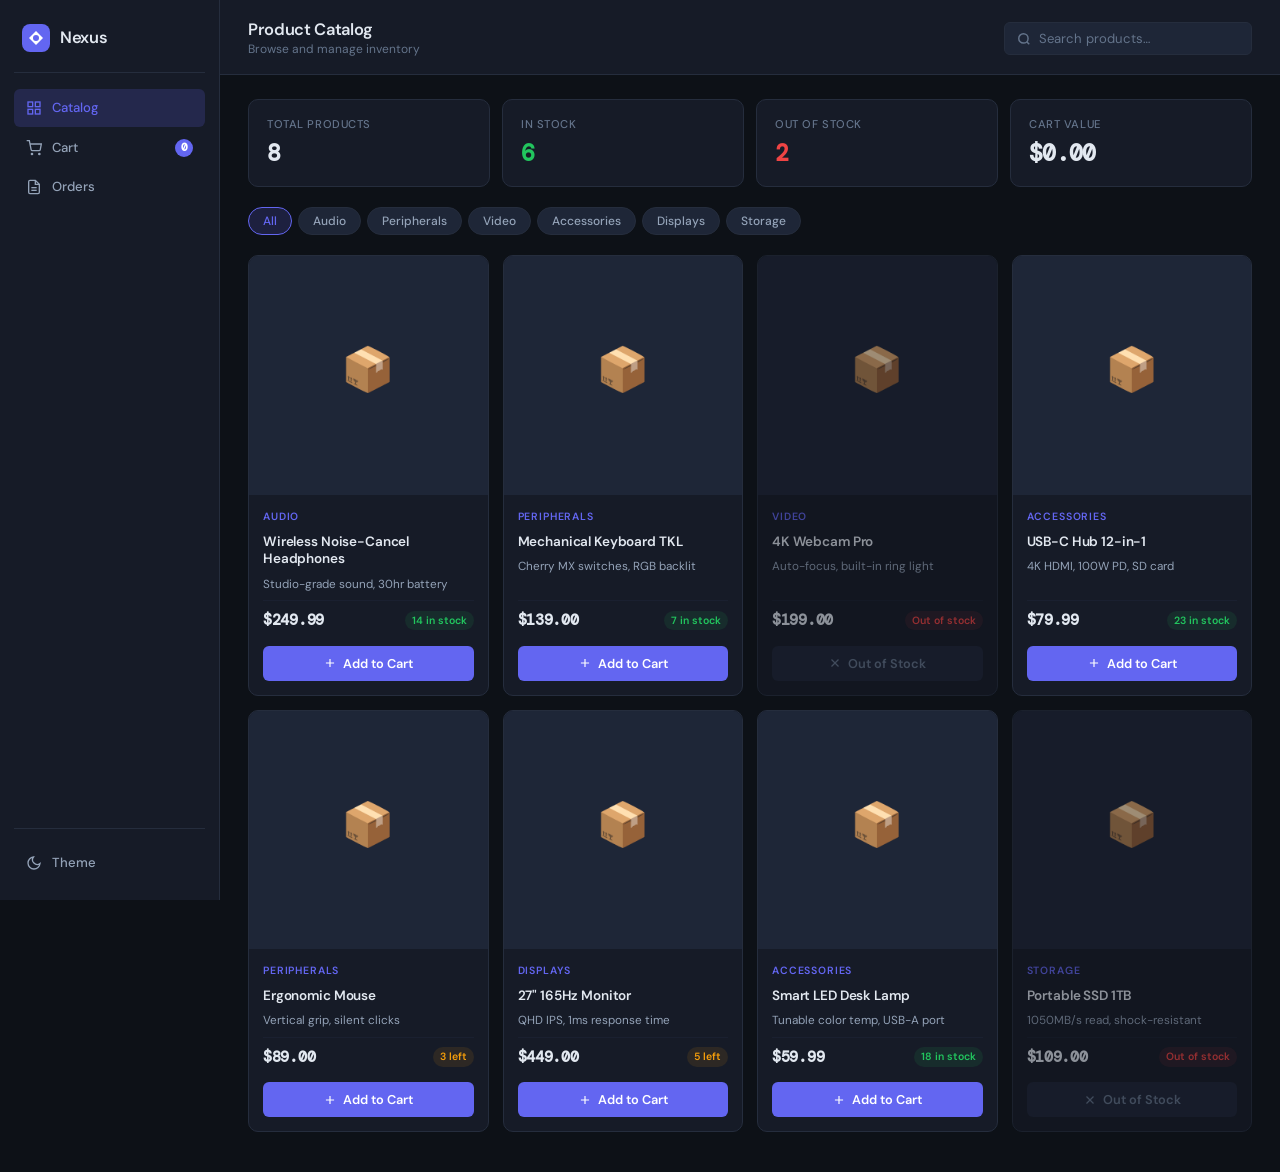
==== commit 3408c622: "update" ====
--- a/catalog/index.html
+++ b/catalog/index.html
@@ -5,7 +5,6 @@
   <meta charset="UTF-8" />
   <meta name="viewport" content="width=device-width, initial-scale=1.0" />
   <title>Nexus — Product Catalog</title>
-  <base href="/e-shop-web/">
   <link rel="stylesheet" href="style.css" />
   <link rel="preconnect" href="https://fonts.googleapis.com" />
   <link
